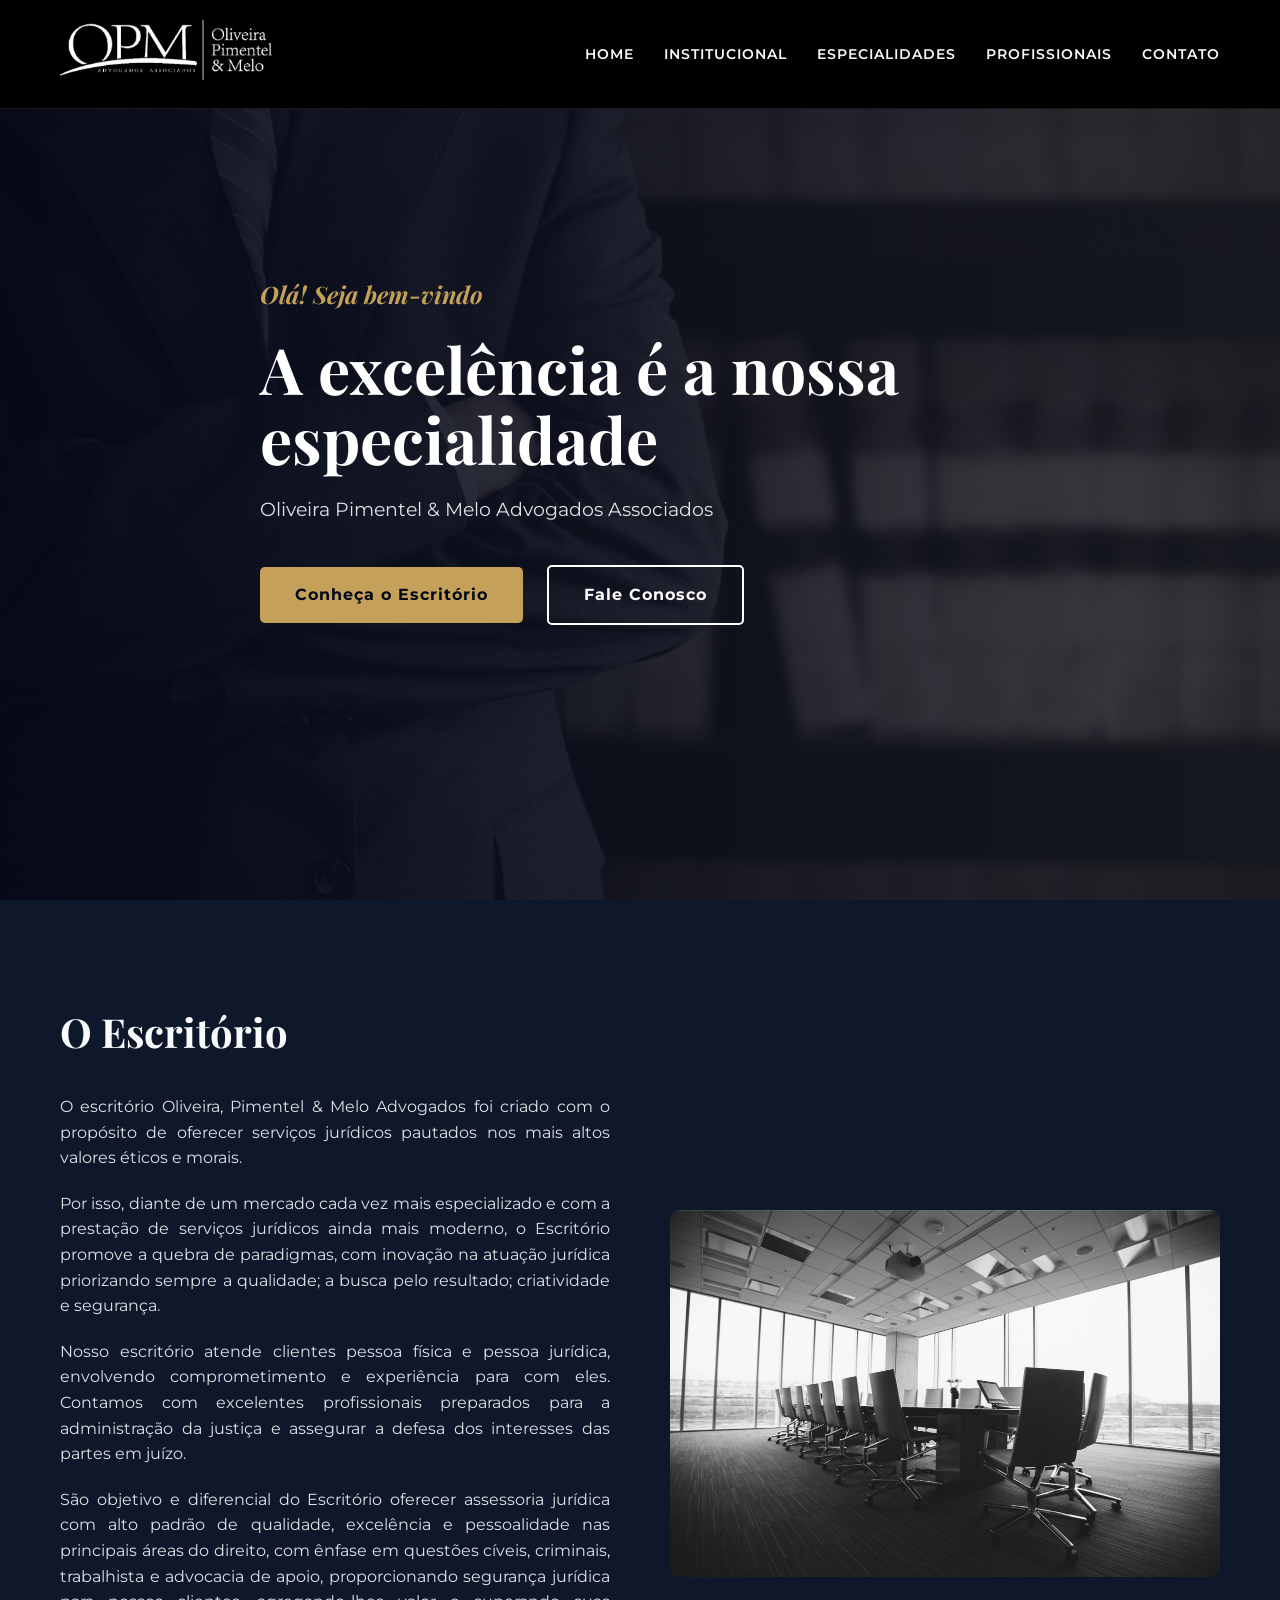
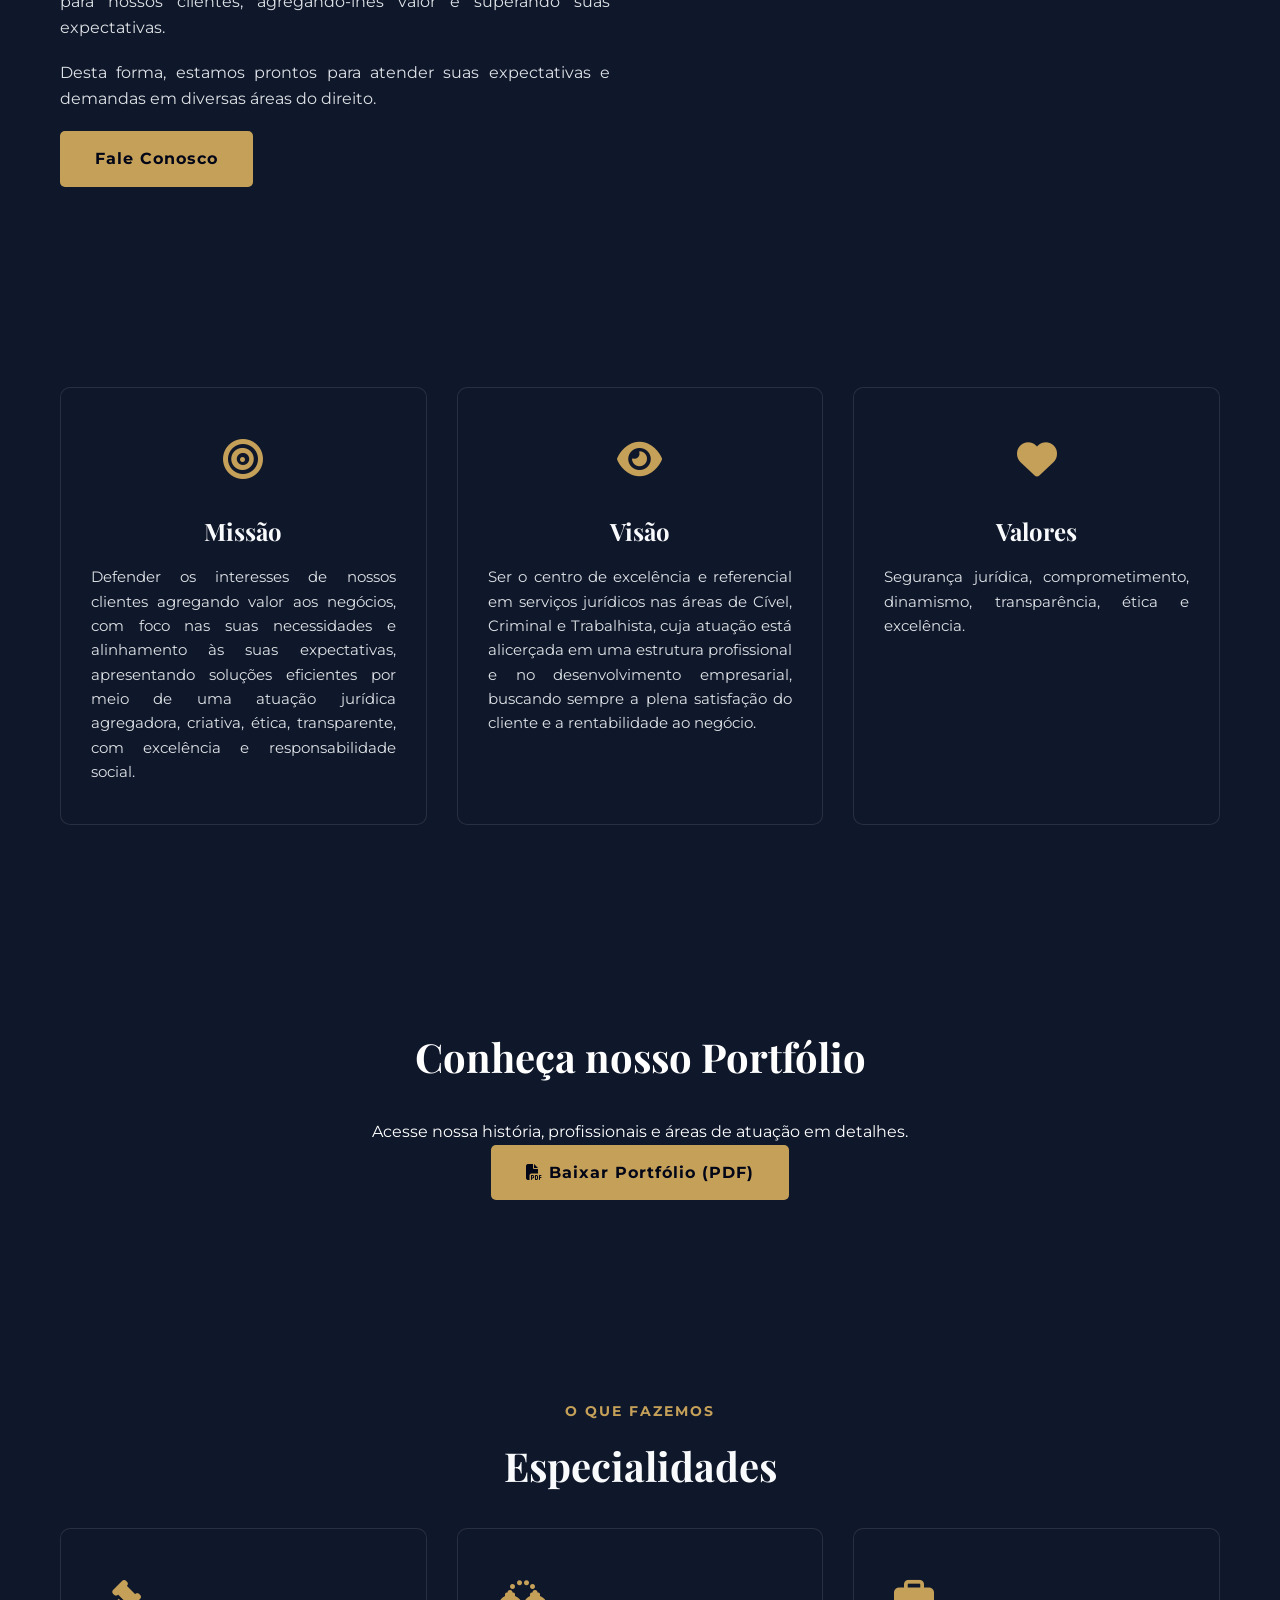
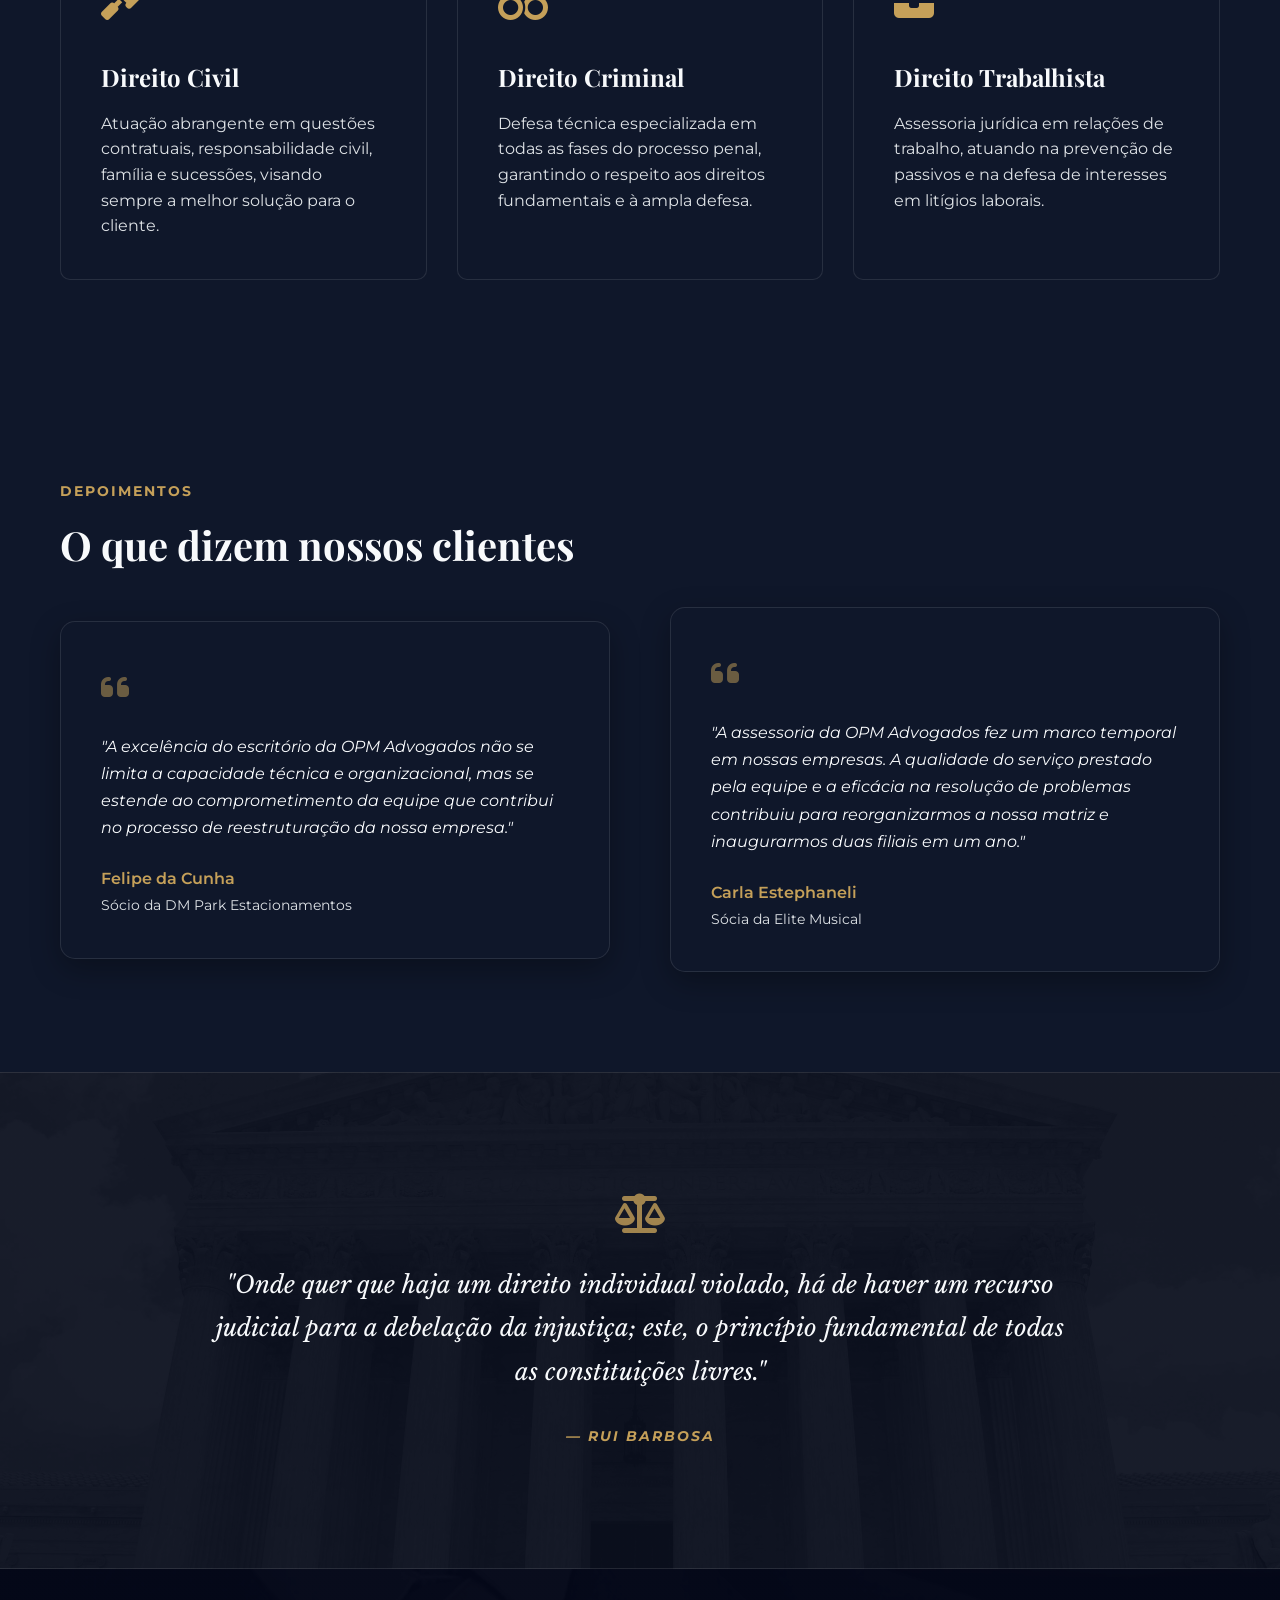
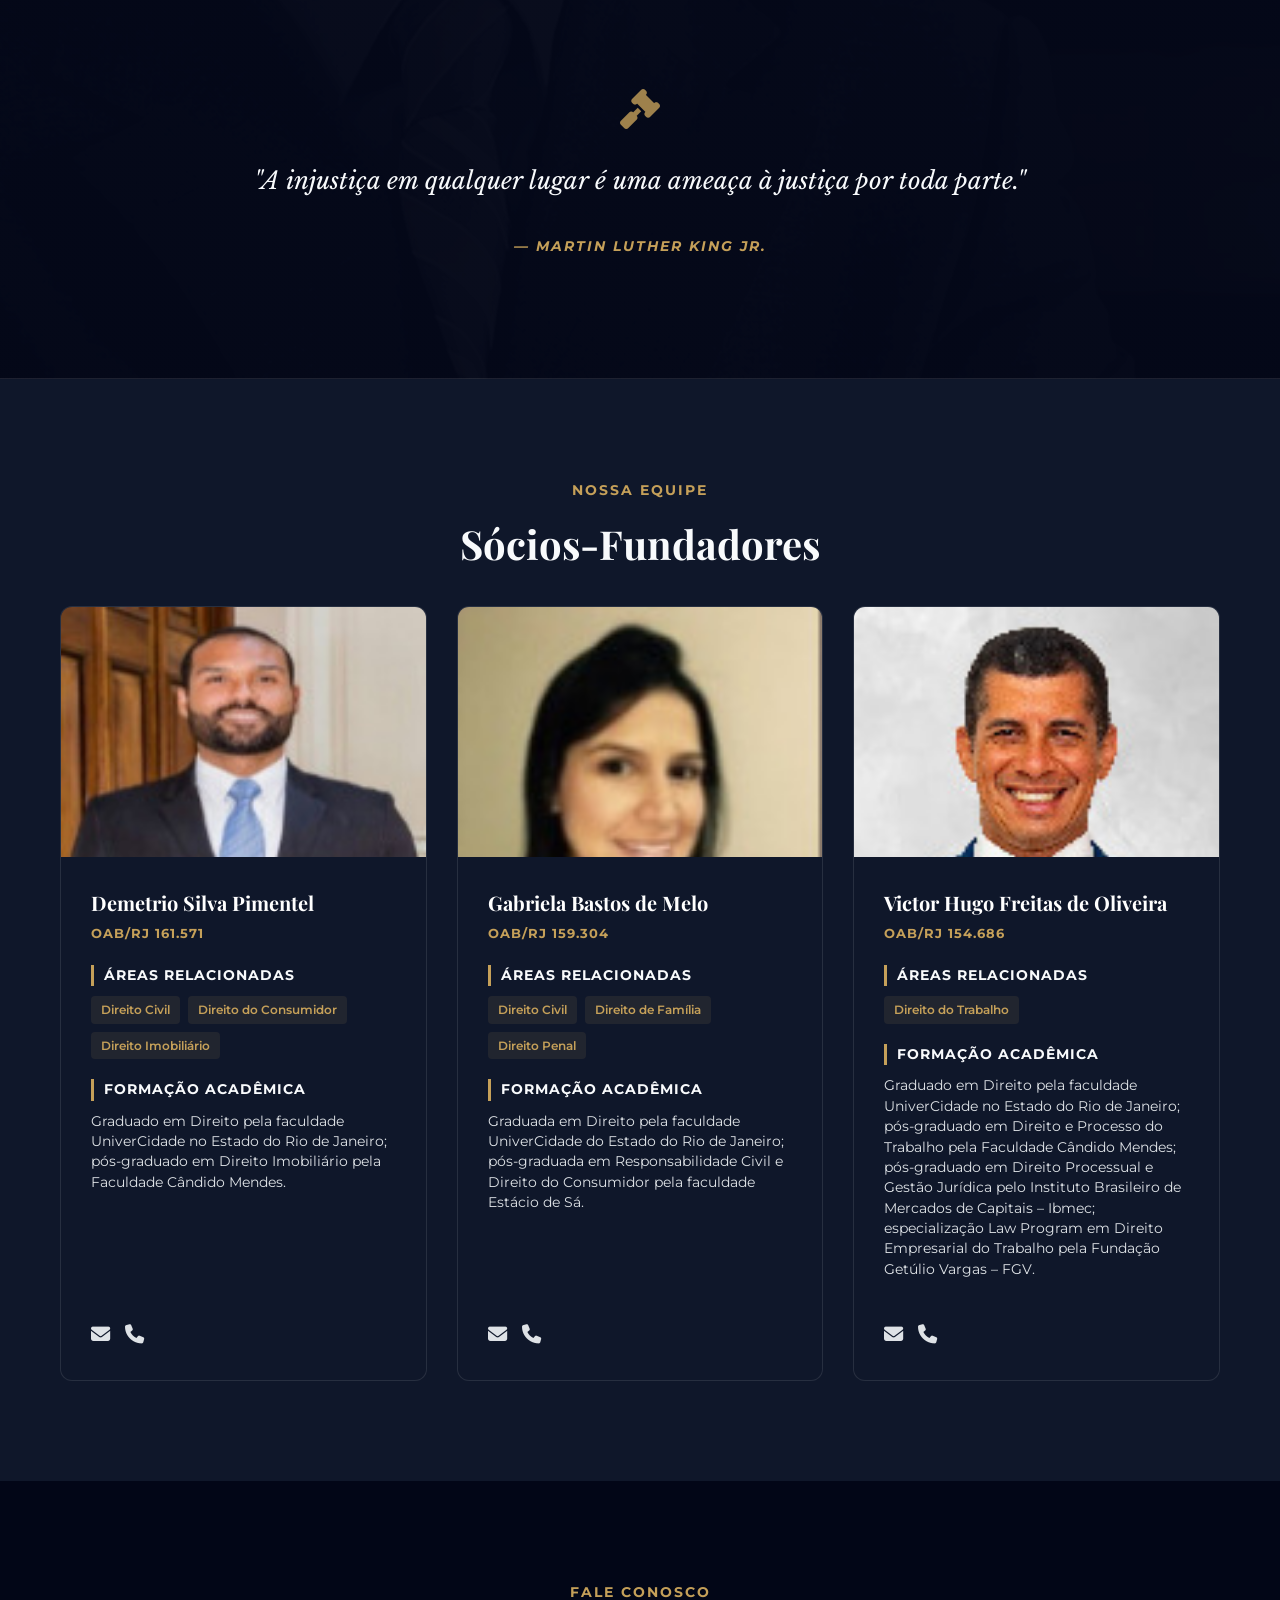
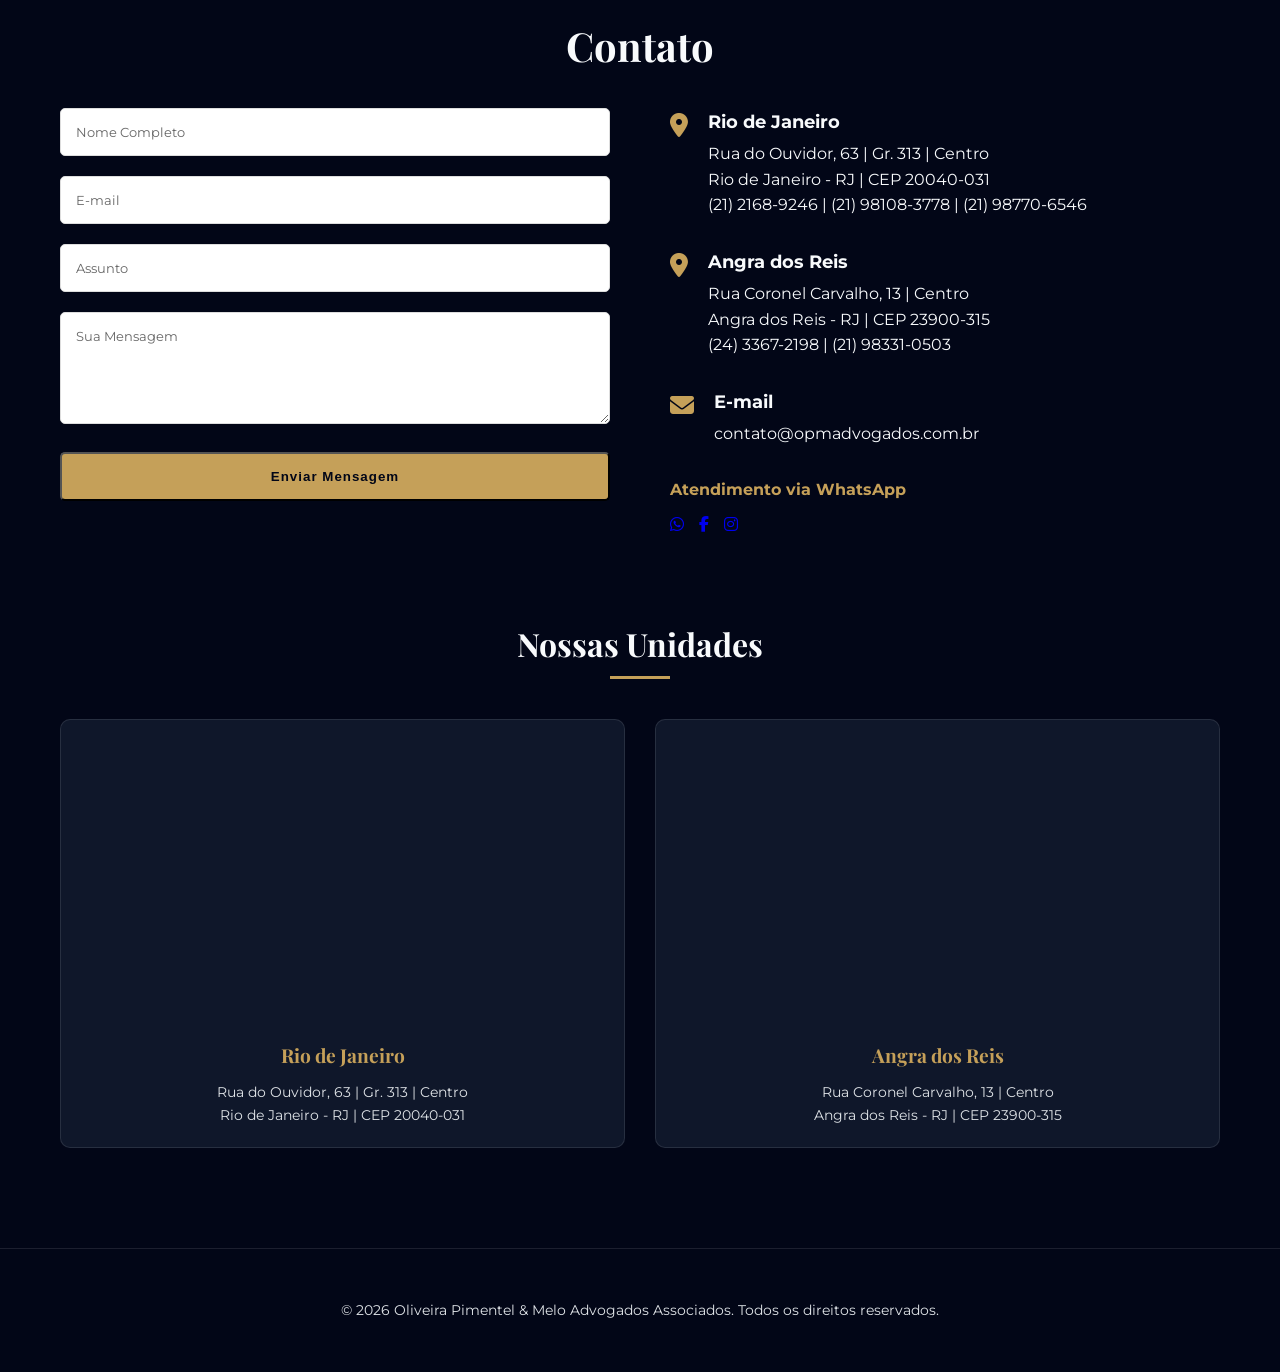
==== index.html @ 4563d8c8 "feat(primeiro-commit)" ====
<!DOCTYPE html>
<html lang="pt-BR">
<head>
    <meta charset="UTF-8">
    <meta name="viewport" content="width=device-width, initial-scale=1.0">
    <title>OPM Advogados | Excelência Jurídica</title>
    <meta name="description" content="Oliveira Pimentel & Melo Advogados Associados. A excelência é a nossa especialidade. Atuação em Direito Civil, Criminal e Trabalhista.">
    <link rel="preconnect" href="https://fonts.googleapis.com">
    <link rel="preconnect" href="https://fonts.gstatic.com" crossorigin>
    <link href="https://fonts.googleapis.com/css2?family=Montserrat:wght@300;400;600;700&family=Playfair+Display:ital,wght@0,400;0,700;1,400&family=Libre+Baskerville:ital,wght@0,400;0,700;1,400&display=swap" rel="stylesheet">
    <link rel="stylesheet" href="opm.css">
    <!-- Font Awesome for icons -->
    <link rel="stylesheet" href="https://cdnjs.cloudflare.com/ajax/libs/font-awesome/6.4.0/css/all.min.css">
</head>
<body>
    <header id="main-header">
        <nav class="container">
            <div class="logo">
                <img src="assets/logo.png" alt="OPM Advogados Logo">
            </div>
            <ul class="nav-links">
                <li><a href="#home">HOME</a></li>
                <li><a href="#institucional">INSTITUCIONAL</a></li>
                <li><a href="#especialidades">ESPECIALIDADES</a></li>
                <li><a href="#profissionais">PROFISSIONAIS</a></li>
                <li><a href="#contato">CONTATO</a></li>
            </ul>
            <div class="mobile-menu-btn">
                <i class="fas fa-bars" style="color: #c5a059 !important;"></i>
            </div>
        </nav>
    </header>

    <main>
        <section id="home" class="hero">
            <div class="hero-overlay"></div>
            <div class="container hero-content">
                <h2 class="fade-in">Olá! Seja bem-vindo</h2>
                <h1 class="fade-in">A excelência é a nossa especialidade</h1>
                <p class="fade-in">Oliveira Pimentel & Melo Advogados Associados</p>
                <div class="hero-btns fade-in">
                    <a href="#institucional" class="btn btn-primary">Conheça o Escritório</a>
                    <a href="#contato" class="btn btn-outline">Fale Conosco</a>
                </div>
            </div>
        </section>

        <section id="institucional" class="about section-padding">
            <div class="container grid-2">
                <div class="about-text animate-left">
                    <h2 class="section-title">O Escritório</h2>
                    <p>O escritório Oliveira, Pimentel & Melo Advogados foi criado com o propósito de oferecer serviços jurídicos pautados nos mais altos valores éticos e morais.</p>
                    <p>Por isso, diante de um mercado cada vez mais especializado e com a prestação de serviços jurídicos ainda mais moderno, o Escritório promove a quebra de paradigmas, com inovação na atuação jurídica priorizando sempre a qualidade; a busca pelo resultado; criatividade e segurança.</p>
                    <p>Nosso escritório atende clientes pessoa física e pessoa jurídica, envolvendo comprometimento e experiência para com eles. Contamos com excelentes profissionais preparados para a administração da justiça e assegurar a defesa dos interesses das partes em juízo.</p>
                    <p>São objetivo e diferencial do Escritório oferecer assessoria jurídica com alto padrão de qualidade, excelência e pessoalidade nas principais áreas do direito, com ênfase em questões cíveis, criminais, trabalhista e advocacia de apoio, proporcionando segurança jurídica para nossos clientes, agregando-lhes valor e superando suas expectativas.</p>
                    <p>Desta forma, estamos prontos para atender suas expectativas e demandas em diversas áreas do direito.</p>
                    <a href="#contato" class="btn btn-primary">Fale Conosco</a>
                </div>
                <div class="about-image animate-right">
                    <div class="image-wrapper">
                        <img src="assets/about-meeting.jpg" alt="Nossa História">
                    </div>
                </div>
            </div>
        </section>

        <!-- Mission, Vision & Values -->
        <section class="mvv section-padding bg-light">
            <div class="container grid-3">
                <div class="mvv-card animate-up">
                    <div class="mvv-icon"><i class="fas fa-bullseye"></i></div>
                    <h3>Missão</h3>
                    <p>Defender os interesses de nossos clientes agregando valor aos negócios, com foco nas suas necessidades e alinhamento às suas expectativas, apresentando soluções eficientes por meio de uma atuação jurídica agregadora, criativa, ética, transparente, com excelência e responsabilidade social.</p>
                </div>
                <div class="mvv-card animate-up" style="animation-delay: 0.2s;">
                    <div class="mvv-icon"><i class="fas fa-eye"></i></div>
                    <h3>Visão</h3>
                    <p>Ser o centro de excelência e referencial em serviços jurídicos nas áreas de Cível, Criminal e Trabalhista, cuja atuação está alicerçada em uma estrutura profissional e no desenvolvimento empresarial, buscando sempre a plena satisfação do cliente e a rentabilidade ao negócio.</p>
                </div>
                <div class="mvv-card animate-up" style="animation-delay: 0.4s;">
                    <div class="mvv-icon"><i class="fas fa-heart"></i></div>
                    <h3>Valores</h3>
                    <p>Segurança jurídica, comprometimento, dinamismo, transparência, ética e excelência.</p>
                </div>
            </div>
        </section>

        <!-- Specialties Link to Portfolio -->
        <section class="portfolio-cta section-padding">
            <div class="container text-center">
                <h2 class="section-title">Conheça nosso Portfólio</h2>
                <p>Acesse nossa história, profissionais e áreas de atuação em detalhes.</p>
                <a href="https://www.dropbox.com/s/mertykokk7kosju/OPM_Advocacia_Portfolio.pdf?dl=0" class="btn btn-primary" target="_blank">
                    <i class="fas fa-file-pdf"></i> Baixar Portfólio (PDF)
                </a>
            </div>
        </section>

        <section id="especialidades" class="specialties section-padding bg-darker">
            <div class="container">
                <div class="section-header text-center">
                    <span class="section-subtitle">O que fazemos</span>
                    <h2 class="section-title">Especialidades</h2>
                </div>
                <div class="grid-3">
                    <div class="card specialty-card animate-up">
                        <div class="card-icon"><i class="fas fa-gavel"></i></div>
                        <h3>Direito Civil</h3>
                        <p>Atuação abrangente em questões contratuais, responsabilidade civil, família e sucessões, visando sempre a melhor solução para o cliente.</p>
                    </div>
                    <div class="card specialty-card animate-up" style="animation-delay: 0.2s;">
                        <div class="card-icon"><i class="fas fa-handcuffs"></i></div>
                        <h3>Direito Criminal</h3>
                        <p>Defesa técnica especializada em todas as fases do processo penal, garantindo o respeito aos direitos fundamentais e à ampla defesa.</p>
                    </div>
                    <div class="card specialty-card animate-up" style="animation-delay: 0.4s;">
                        <div class="card-icon"><i class="fas fa-briefcase"></i></div>
                        <h3>Direito Trabalhista</h3>
                        <p>Assessoria jurídica em relações de trabalho, atuando na prevenção de passivos e na defesa de interesses em litígios laborais.</p>
                    </div>
                </div>
            </div>
        </section>

        <!-- Testimonials -->
        <section class="testimonials section-padding bg-light">
            <div class="container">
                <span class="section-subtitle center">Depoimentos</span>
                <h2 class="section-title center">O que dizem nossos clientes</h2>
                <div class="grid-2 testimonials-container">
                    <div class="testimonial-card animate-left">
                        <div class="quote-icon"><i class="fas fa-quote-left"></i></div>
                        <p>"A excelência do escritório da OPM Advogados não se limita a capacidade técnica e organizacional, mas se estende ao comprometimento da equipe que contribui no processo de reestruturação da nossa empresa."</p>
                        <div class="testimonial-author">
                            <h4>Felipe da Cunha</h4>
                            <span>Sócio da DM Park Estacionamentos</span>
                        </div>
                    </div>
                    <div class="testimonial-card animate-right">
                        <div class="quote-icon"><i class="fas fa-quote-left"></i></div>
                        <p>"A assessoria da OPM Advogados fez um marco temporal em nossas empresas. A qualidade do serviço prestado pela equipe e a eficácia na resolução de problemas contribuiu para reorganizarmos a nossa matriz e inaugurarmos duas filiais em um ano."</p>
                        <div class="testimonial-author">
                            <h4>Carla Estephaneli</h4>
                            <span>Sócia da Elite Musical</span>
                        </div>
                    </div>
                </div>
            </div>
        </section>

        <!-- Quote -->
        <section class="quote-section section-padding">
            <div class="container text-center">
                <div class="quote-content animate-up">
                    <i class="fas fa-balance-scale quote-main-icon"></i>
                    <blockquote>
                        "Onde quer que haja um direito individual violado, há de haver um recurso judicial para a debelação da injustiça; este, o princípio fundamental de todas as constituições livres."
                    </blockquote>
                    <cite>— Rui Barbosa</cite>
                </div>
            </div>
        </section>

        <!-- Martin Luther King Jr Quote -->
        <section class="quote-section section-padding" style="background: linear-gradient(rgba(2, 6, 23, 0.95), rgba(2, 6, 23, 0.95)), url('assets/hero-bg.jpg'); border-top: none;">
            <div class="container text-center">
                <div class="quote-content animate-up">
                    <i class="fas fa-gavel quote-main-icon"></i>
                    <blockquote>
                        "A injustiça em qualquer lugar é uma ameaça à justiça por toda parte."
                    </blockquote>
                    <cite>— Martin Luther King Jr.</cite>
                </div>
            </div>
        </section>

        <section id="profissionais" class="team section-padding">
            <div class="container">
                <div class="section-header text-center">
                    <span class="section-subtitle">Nossa Equipe</span>
                    <h2 class="section-title">Sócios-Fundadores</h2>
                </div>
                <div class="grid-3 team-grid">
                    <!-- Demetrio -->
                    <div class="team-card animate-up">
                        <div class="team-card-header">
                            <div class="team-img-wrapper">
                                <img src="assets/team-demetrio.jpg" alt="Demetrio Silva Pimentel">
                            </div>
                        </div>
                        <div class="team-card-body">
                            <h3>Demetrio Silva Pimentel</h3>
                            <span class="oab">OAB/RJ 161.571</span>
                            <div class="team-info-group">
                                <h4>Áreas Relacionadas</h4>
                                <ul class="team-tags">
                                    <li>Direito Civil</li>
                                    <li>Direito do Consumidor</li>
                                    <li>Direito Imobiliário</li>
                                </ul>
                            </div>
                            <div class="team-info-group">
                                <h4>Formação Acadêmica</h4>
                                <p>Graduado em Direito pela faculdade UniverCidade no Estado do Rio de Janeiro; pós-graduado em Direito Imobiliário pela Faculdade Cândido Mendes.</p>
                            </div>
                            <div class="team-contact">
                                <a href="mailto:demetrio.pimentel@opmadvogados.com.br" title="E-mail"><i class="fas fa-envelope"></i></a>
                                <a href="tel:21983310503" title="Telefone"><i class="fas fa-phone"></i></a>
                            </div>
                        </div>
                    </div>

                    <!-- Gabriela -->
                    <div class="team-card animate-up" style="animation-delay: 0.2s;">
                        <div class="team-card-header">
                            <div class="team-img-wrapper">
                                <img src="assets/team-gabriela.jpg" alt="Gabriela Bastos de Melo">
                            </div>
                        </div>
                        <div class="team-card-body">
                            <h3>Gabriela Bastos de Melo</h3>
                            <span class="oab">OAB/RJ 159.304</span>
                            <div class="team-info-group">
                                <h4>Áreas Relacionadas</h4>
                                <ul class="team-tags">
                                    <li>Direito Civil</li>
                                    <li>Direito de Família</li>
                                    <li>Direito Penal</li>
                                </ul>
                            </div>
                            <div class="team-info-group">
                                <h4>Formação Acadêmica</h4>
                                <p>Graduada em Direito pela faculdade UniverCidade do Estado do Rio de Janeiro; pós-graduada em Responsabilidade Civil e Direito do Consumidor pela faculdade Estácio de Sá.</p>
                            </div>
                            <div class="team-contact">
                                <a href="mailto:gabriela.bastos@opmadvogados.com.br" title="E-mail"><i class="fas fa-envelope"></i></a>
                                <a href="tel:21983310503" title="Telefone"><i class="fas fa-phone"></i></a>
                            </div>
                        </div>
                    </div>

                    <!-- Victor Hugo -->
                    <div class="team-card animate-up" style="animation-delay: 0.4s;">
                        <div class="team-card-header">
                            <div class="team-img-wrapper">
                                <img src="assets/team-victor.jpg" alt="Victor Hugo Freitas de Oliveira">
                            </div>
                        </div>
                        <div class="team-card-body">
                            <h3>Victor Hugo Freitas de Oliveira</h3>
                            <span class="oab">OAB/RJ 154.686</span>
                            <div class="team-info-group">
                                <h4>Áreas Relacionadas</h4>
                                <ul class="team-tags">
                                    <li>Direito do Trabalho</li>
                                </ul>
                            </div>
                            <div class="team-info-group">
                                <h4>Formação Acadêmica</h4>
                                <p>Graduado em Direito pela faculdade UniverCidade no Estado do Rio de Janeiro; pós-graduado em Direito e Processo do Trabalho pela Faculdade Cândido Mendes; pós-graduado em Direito Processual e Gestão Jurídica pelo Instituto Brasileiro de Mercados de Capitais – Ibmec; especialização Law Program em Direito Empresarial do Trabalho pela Fundação Getúlio Vargas – FGV.</p>
                            </div>
                            <div class="team-contact">
                                <a href="mailto:victor.hugo@opmadvogados.com.br" title="E-mail"><i class="fas fa-envelope"></i></a>
                                <a href="tel:21987706546" title="Telefone"><i class="fas fa-phone"></i></a>
                            </div>
                        </div>
                    </div>
                </div>
            </div>
        </section>

        <section id="contato" class="contact section-padding bg-darker">
            <div class="container">
                <div class="section-header text-center">
                    <span class="section-subtitle">Fale Conosco</span>
                    <h2 class="section-title">Contato</h2>
                </div>
                
                <div class="grid-2 contact-main">
                    <div class="contact-form-container animate-left">
                        <form class="contact-form">
                            <div class="form-group">
                                <input type="text" placeholder="Nome Completo" required>
                            </div>
                            <div class="form-group">
                                <input type="email" placeholder="E-mail" required>
                            </div>
                            <div class="form-group">
                                <input type="text" placeholder="Assunto">
                            </div>
                            <div class="form-group">
                                <textarea placeholder="Sua Mensagem" rows="5" required></textarea>
                            </div>
                            <button type="submit" class="btn btn-primary w-100">Enviar Mensagem</button>
                        </form>
                    </div>
                    
                    <div class="contact-info-summary animate-right">
                        <div class="contact-item-simple">
                            <i class="fas fa-map-marker-alt"></i>
                            <div>
                                <h4>Rio de Janeiro</h4>
                                <p>Rua do Ouvidor, 63 | Gr. 313 | Centro</p>
                                <p>Rio de Janeiro - RJ | CEP 20040-031</p>
                                <p>(21) 2168-9246 | (21) 98108-3778 | (21) 98770-6546</p>
                            </div>
                        </div>
                        <div class="contact-item-simple">
                            <i class="fas fa-map-marker-alt"></i>
                            <div>
                                <h4>Angra dos Reis</h4>
                                <p>Rua Coronel Carvalho, 13 | Centro</p>
                                <p>Angra dos Reis - RJ | CEP 23900-315</p>
                                <p>(24) 3367-2198 | (21) 98331-0503</p>
                            </div>
                        </div>
                        <div class="contact-item-simple">
                            <i class="fas fa-envelope"></i>
                            <div>
                                <h4>E-mail</h4>
                                <p>contato@opmadvogados.com.br</p>
                            </div>
                        </div>
                        <div class="whatsapp-mention mt-4">
                            <h4 style="color: var(--primary-color); margin-bottom: 10px;">Atendimento via WhatsApp</h4>
                            <div class="social-links-left" style="margin-top: 0;">
                                <a href="https://wa.me/5521983310503" target="_blank" class="social-btn" title="WhatsApp"><i class="fab fa-whatsapp"></i></a>
                                <a href="https://www.facebook.com/advogadosopm" target="_blank" class="social-btn" title="Facebook"><i class="fab fa-facebook-f"></i></a>
                                <a href="https://www.instagram.com/opmadvogados?igshid=b4st61ar7qen" target="_blank" class="social-btn" title="Instagram"><i class="fab fa-instagram"></i></a>
                            </div>
                        </div>
                    </div>
                </div>

                <div class="maps-title text-center animate-up">
                    <h3>Nossas Unidades</h3>
                </div>

                <div class="grid-2 contact-grid">
                    <div class="contact-card animate-up">
                        <div class="map-container">
                            <iframe src="https://www.google.com/maps/embed?pb=!1m18!1m12!1m3!1d3675.286082599173!2d-43.17854598531491!3d-22.902816585013834!2m3!1f0!2f0!3f0!3m2!1i1024!2i768!4f13.1!3m3!1m2!1s0x997f5f3a4c1653%3A0x9fa7c9f5ba34c2db!2sR.%20do%20Ouvidor%2C%2063%20-%20Centro%2C%20Rio%20de%20Janeiro%20-%20RJ%2C%2020040-031!5e0!3m2!1spt-BR!2sbr!4v1597170759164!5m2!1spt-BR!2sbr" width="100%" height="300" style="border:0;" allowfullscreen="" loading="lazy"></iframe>
                        </div>
                        <div class="contact-details">
                             <h3>Rio de Janeiro</h3>
                             <p>Rua do Ouvidor, 63 | Gr. 313 | Centro<br>Rio de Janeiro - RJ | CEP 20040-031</p>
                        </div>
                    </div>
                    <div class="contact-card animate-up" style="animation-delay: 0.2s;">
                        <div class="map-container">
                            <iframe src="https://www.google.com/maps/embed?pb=!1m18!1m12!1m3!1d3663.220198544464!2d-44.3168856246734!3d-23.01186717918512!2m3!1f0!2f0!3f0!3m2!1i1024!2i768!4f13.1!3m3!1m2!1s0x9c3ec220392341%3A0xf6b55ae7bf8e1b32!2sR.%20Cel.%20Carvalho%2C%2013%20-%20Centro%2C%20Angra%20dos%20Reis%20-%20RJ%2C%2023900-315!5e0!3m2!1spt-BR!2sbr!4v1710980000000!5m2!1spt-BR!2sbr" width="100%" height="300" style="border:0;" allowfullscreen="" loading="lazy"></iframe>
                        </div>
                        <div class="contact-details">
                             <h3>Angra dos Reis</h3>
                             <p>Rua Coronel Carvalho, 13 | Centro<br>Angra dos Reis - RJ | CEP 23900-315</p>
                        </div>
                    </div>
                </div>
            </div>
        </section>
    </main>

    <footer>
        <div class="container">
            <p>&copy; 2026 Oliveira Pimentel & Melo Advogados Associados. Todos os direitos reservados.</p>
        </div>
    </footer>

    <script src="opm.js"></script>
</body>
</html>
---- opm.css ----
:root {
    --primary-color: #c5a059; /* Gold accent */
    --primary-hover: #d4af37;
    --bg-dark: #0f172a; /* Slate 900 */
    --bg-darker: #020617; /* Slate 950 */
    --text-light: #f8fafc;
    --text-muted: #dee2e6;
    --white: #ffffff;
    --glass: rgba(149, 154, 166, 0.8);
    --border: rgba(255, 255, 255, 0.1);
    --transition: all 4s ease;
}

* {
    margin: 0;
    padding: 0;
    box-sizing: border-box;
}

html {
    scroll-behavior: smooth;
    scroll-padding-top: 100px; /* Previne que o cabeçalho fixo cubra os títulos */
}

body {
    font-family: 'Montserrat', sans-serif;
    background-color: var(--bg-dark);
    color: var(--text-light);
    line-height: 1.6;
    overflow-x: hidden;
}

h1, h2, h3 {
    font-family: 'Playfair Display', serif;
}

.container {
    max-width: 1200px;
    margin: 0 auto;
    padding: 0 20px;
}

.section-padding {
    padding: 100px 0;
}

.bg-darker {
    background-color: var(--bg-darker);
}

.text-center {
    text-align: center;
}

/* Typography */
.section-subtitle {
    display: block;
    color: var(--primary-color);
    text-transform: uppercase;
    letter-spacing: 2px;
    font-weight: 700;
    font-size: 0.9rem;
    margin-bottom: 10px;
}

.section-title {
    font-size: 2.5rem;
    margin-bottom: 30px;
    position: relative;
}

/* Header */
header {
    position: fixed;
    top: 0;
    width: 100%;
    z-index: 1000;
    padding: 20px 0;
    background-color: #000000; /* Preto sólido conforme solicitado */
    border-bottom: 1px solid var(--border);
    transition: var(--transition);
}

header.scrolled {
    background-color: #000000; /* Mantém preto ao rolar */
    backdrop-filter: blur(10px);
    padding: 10px 0;
    border-bottom: 1px solid var(--border);
}

header nav {
    display: flex;
    justify-content: space-between;
    align-items: center;
}

.logo img {
    height: 60px;
    transition: var(--transition);
}

header.scrolled .logo img {
    height: 40px;
}

@media (max-width: 768px) {
    .logo img {
        height: 30px;
    }
}

.nav-links {
    display: flex;
    list-style: none;
    gap: 30px;
}

.nav-links a {
    text-decoration: none;
    color: var(--text-light);
    font-weight: 600;
    font-size: 0.85rem;
    letter-spacing: 1px;
    transition: var(--transition);
}

.nav-links a:hover {
    color: var(--primary-color);
}

.mobile-menu-btn {
    display: none;
    font-size: 2rem;
    cursor: pointer;
    color: var(--primary-color) !important;
    transition: var(--transition);
    z-index: 1001;
}

.mobile-menu-btn i {
    color: var(--primary-color) !important;
}

.mobile-menu-btn:hover {
    color: var(--white);
}

/* Hero */
.hero {
    height: 100vh;
    background: url('assets/hero-bg.jpg') center/cover no-repeat;
    display: flex;
    align-items: center;
    position: relative;
    color: var(--white);
}

.hero-overlay {
    position: absolute;
    top: 0;
    left: 0;
    width: 100%;
    height: 100%;
    background: linear-gradient(to right, rgba(2, 6, 23, 0.9), rgba(2, 6, 23, 0.4));
}

.hero-content {
    position: relative;
    z-index: 1;
    max-width: 800px;
}

.hero h2 {
    font-size: 1.5rem;
    color: var(--primary-color);
    font-style: italic;
    margin-bottom: 20px;
}

.hero h1 {
    font-size: 4rem;
    line-height: 1.1;
    margin-bottom: 20px;
}

.hero p {
    font-size: 1.2rem;
    margin-bottom: 40px;
    color: var(--text-muted);
}

/* Buttons */
.btn {
    display: inline-block;
    padding: 15px 35px;
    border-radius: 5px;
    text-decoration: none;
    font-weight: 700;
    letter-spacing: 1px;
    transition: var(--transition);
    cursor: pointer;
}

.btn-primary {
    background-color: var(--primary-color);
    color: var(--bg-darker);
}

.btn-primary:hover {
    background-color: var(--primary-hover);
    transform: translateY(-3px);
    box-shadow: 0 10px 20px rgba(197, 160, 89, 0.3);
}

.btn-outline {
    border: 2px solid var(--white);
    color: var(--white);
    margin-left: 20px;
}

.btn-outline:hover {
    background-color: var(--white);
    color: var(--bg-darker);
    transform: translateY(-3px);
}

/* Grid Layouts */
.grid-2 {
    display: grid;
    grid-template-columns: 1fr 1fr;
    gap: 60px;
    align-items: center;
}

.grid-3 {
    display: grid;
    grid-template-columns: repeat(3, 1fr);
    gap: 30px;
}

/* About Section */
.about p {
    margin-bottom: 20px;
    color: var(--text-muted);
    text-align: justify;
}

.image-wrapper {
    position: relative;
    overflow: hidden;
    border-radius: 10px;
}

.image-wrapper::after {
    content: '';
    position: absolute;
    top: 0;
    left: 0;
    width: 100%;
    height: 100%;
    border: 1px solid var(--primary-color);
    transform: translate(15px, 15px);
    z-index: -1;
    border-radius: 10px;
}

.image-wrapper img {
    width: 100%;
    display: block;
    transition: var(--transition);
}

.image-wrapper:hover img {
    transform: scale(1.05);
}

/* Cards */
.card {
    background-color: var(--bg-dark);
    padding: 40px;
    border-radius: 10px;
    border: 1px solid var(--border);
    transition: var(--transition);
}

.card:hover {
    border-color: var(--primary-color);
    transform: translateY(-10px);
    box-shadow: 0 20px 40px rgba(0, 0, 0, 0.4);
}

.card-icon {
    font-size: 2.5rem;
    color: var(--primary-color);
    margin-bottom: 25px;
}

.specialty-card h3 {
    margin-bottom: 15px;
    font-size: 1.5rem;
}

.specialty-card p {
    color: var(--text-muted);
}

/* MVV Section */
.mvv-card {
    background: #0f172a;
    padding: 40px 30px;
    border-radius: 10px;
    border: 1px solid var(--border);
    text-align: center;
    transition: var(--transition);
}

.mvv-card:hover {
    transform: translateY(-10px);
    border-color: var(--primary-color);
}

.mvv-icon {
    font-size: 2.5rem;
    color: var(--primary-color);
    margin-bottom: 20px;
}

.mvv-card h3 {
    font-family: 'Playfair Display', serif;
    font-size: 1.5rem;
    margin-bottom: 15px;
}

.mvv-card p {
    color: var(--text-muted);
    font-size: 0.95rem;
    line-height: 1.6;
    text-align: justify;
}

/* Portfolio CTA */
.portfolio-cta {
    background: linear-gradient(rgba(2, 6, 23, 0.9), rgba(2, 6, 23, 0.9)), url('assets/equipe.png');
    background-size: cover;
    background-position: center;
    background-attachment: fixed;
    color: var(--white);
}

/* Testimonials */
.testimonial-card {
    background: #0f172a;
    padding: 40px;
    border-radius: 15px;
    border: 1px solid var(--border);
    position: relative;
    box-shadow: 0 10px 30px rgba(0,0,0,0.3);
}

.testimonial-card .quote-icon { /* Changed to avoid conflict with global quote-icon */
    font-size: 2rem;
    color: var(--primary-color);
    margin-bottom: 20px;
    opacity: 0.5;
}

.testimonial-card p {
    font-style: italic;
    color: var(--text-light);
    margin-bottom: 25px;
    line-height: 1.7;
    position: relative;
    z-index: 1;
}

.testimonial-author h4 {
    color: var(--primary-color);
    font-weight: 600;
}

.testimonial-author span {
    color: var(--text-muted);
    font-size: 0.85rem;
}

/* Quote Section Refinement */
.quote-main-icon {
    font-size: 3rem;
    color: var(--primary-color);
    margin-bottom: 30px;
    display: block;
}

.quote-content blockquote {
    font-size: 1.8rem;
    font-family: 'Playfair Display', serif;
    max-width: 900px;
    margin: 0 auto 20px;
}

/* Specialties Section Background */
.specialties {
    background: var(--bg-dark);
}

/* Quote Section */
.quote-section {
    padding: 120px 0;
    background: linear-gradient(rgba(10, 15, 30, 0.9), rgba(10, 15, 30, 0.9)), url('assets/quote-bg.jpg');
    background-size: cover;
    background-position: center;
    color: var(--white);
    position: relative;
    border-top: 1px solid var(--border);
    border-bottom: 1px solid var(--border);
}

.quote-main-icon {
    font-size: 2.5rem;
    color: var(--primary-color);
    margin-bottom: 30px;
    opacity: 0.8;
}

.quote-content blockquote {
    font-family: 'Libre Baskerville', 'Times New Roman', serif;
    font-size: 1.5rem;
    font-style: italic;
    line-height: 1.8;
    max-width: 850px;
    margin: 0 auto 30px;
    color: var(--text-light);
}

.quote-content cite {
    font-family: 'Montserrat', sans-serif;
    font-size: 0.9rem;
    font-weight: 700;
    text-transform: uppercase;
    letter-spacing: 2px;
    color: var(--primary-color);
}

/* Team Section Refined Cards */
.team-grid {
    align-items: stretch;
}

.team-card {
    background: #0f172a;
    border-radius: 12px;
    overflow: hidden;
    border: 1px solid var(--border);
    transition: var(--transition);
    display: flex;
    flex-direction: column;
}

.team-card:hover {
    border-color: var(--primary-color);
    transform: translateY(-5px);
    box-shadow: 0 15px 30px rgba(0,0,0,0.5);
}

.team-card-header {
    height: 250px;
    overflow: hidden;
    background: #1e293b;
}

.team-img-wrapper {
    width: 100%;
    height: 100%;
}

.team-img-wrapper img {
    width: 100%;
    height: 100%;
    object-fit: cover;
    object-position: top;
    transition: var(--transition);
}

.team-card:hover .team-img-wrapper img {
    transform: scale(1.05);
}

.team-card-body {
    padding: 30px;
    flex-grow: 1;
    display: flex;
    flex-direction: column;
}

.team-card-body h3 {
    font-size: 1.25rem;
    color: var(--white);
    margin-bottom: 5px;
}

.team-card-body .oab {
    display: block;
    font-size: 0.8rem;
    color: var(--primary-color);
    font-weight: 700;
    letter-spacing: 1px;
    margin-bottom: 20px;
}

.team-info-group {
    margin-bottom: 20px;
}

.team-info-group h4 {
    font-size: 0.85rem;
    text-transform: uppercase;
    letter-spacing: 1px;
    color: var(--text-light);
    margin-bottom: 10px;
    border-left: 3px solid var(--primary-color);
    padding-left: 10px;
}

.team-tags {
    list-style: none;
    display: flex;
    flex-wrap: wrap;
    gap: 8px;
}

.team-tags li {
    background: rgba(197, 160, 89, 0.1);
    color: var(--primary-color);
    padding: 4px 10px;
    border-radius: 4px;
    font-size: 0.75rem;
    font-weight: 600;
}

.team-card-body p {
    font-size: 0.85rem;
    color: var(--text-muted);
    line-height: 1.5;
}

.team-contact {
    margin-top: auto;
    padding-top: 20px;
    display: flex;
    gap: 15px;
}

.team-contact a {
    color: var(--text-muted);
    font-size: 1.2rem;
    transition: var(--transition);
}

.team-contact a:hover {
    color: var(--primary-color);
}

/* Contact Section */
.contact-main {
    margin-bottom: 80px;
    align-items: flex-start;
}

.form-group {
    margin-bottom: 20px;
}

.form-group input, .form-group textarea {
    width: 100%;
    padding: 15px;
    background-color: var(--white);
    border: 1px solid #ddd;
    border-radius: 5px;
    color: #000000;
    font-family: inherit;
    transition: var(--transition);
}

.form-group input::placeholder, .form-group textarea::placeholder {
    color: #666;
}

.form-group input:focus, .form-group textarea:focus {
    border-color: var(--primary-color);
    outline: none;
    box-shadow: 0 0 10px rgba(136, 125, 100, 0.2);
}

.w-100 {
    width: 100%;
}

.contact-item-simple {
    display: flex;
    gap: 20px;
    margin-bottom: 30px;
}

.contact-item-simple i {
    font-size: 1.5rem;
    color: var(--primary-color);
    margin-top: 5px;
}

.contact-item-simple h4 {
    font-size: 1.1rem;
    margin-bottom: 5px;
}

.social-links-left {
    display: flex;
    gap: 15px;
    margin-top: 40px;
}

.maps-title {
    margin-bottom: 40px;
}

.maps-title h3 {
    font-size: 2rem;
    position: relative;
    display: inline-block;
    padding-bottom: 10px;
}

.maps-title h3::after {
    content: '';
    position: absolute;
    bottom: 0;
    left: 50%;
    transform: translateX(-50%);
    width: 60px;
    height: 3px;
    background-color: var(--primary-color);
}

.contact-grid {
    gap: 30px;
}

.contact-card {
    background-color: var(--bg-dark);
    border-radius: 10px;
    overflow: hidden;
    border: 1px solid var(--border);
    transition: var(--transition);
}

.contact-card:hover {
    border-color: var(--primary-color);
}

.map-container {
    height: 300px;
    width: 100%;
}

.map-container iframe {
    width: 100%;
    height: 100%;
}

.contact-details {
    padding: 20px;
    text-align: center;
}

.contact-details h3 {
    margin-bottom: 10px;
    font-size: 1.2rem;
    color: var(--primary-color);
}

.contact-details p {
    color: var(--text-muted);
    font-size: 0.9rem;
}

/* Footer */
footer {
    padding: 50px 0;
    text-align: center;
    border-top: 1px solid var(--border);
    background-color: var(--bg-darker);
}

footer p {
    color: var(--text-muted);
    font-size: 0.9rem;
}

/* Animations */
.fade-in, .animate-up, .animate-left, .animate-right {
    opacity: 0;
    transition: all 4s ease;
}

.fade-in.reveal {
    opacity: 1;
    transform: translateY(0);
}

.animate-up.reveal {
    opacity: 1;
    transform: translateY(0);
}

.animate-left.reveal {
    opacity: 1;
    transform: translateX(0);
}

.animate-right.reveal {
    opacity: 1;
    transform: translateX(0);
}

.animate-left { transform: translateX(-50px); }
.animate-right { transform: translateX(50px); }
.animate-up { transform: translateY(50px); }

/* Responsive Design */
@media (max-width: 991px) {
    .grid-3 {
        grid-template-columns: 1fr 1fr;
    }
}

@media (max-width: 768px) {
    header {
        background: #000000 !important; /* Totalmente preto no mobile */
        border-bottom: 1px solid var(--border);
        padding: 10px 0 !important;
        position: fixed !important;
    }

    header nav {
        padding: 0 40px !important; /* Aumentado para garantir espaçamento do menu */
        display: flex !important;
        justify-content: space-between !important;
        align-items: center !important;
        position: relative !important;
    }

    .logo img {
        height: 32px !important;
    }

    /* FORCED POSITIONING AND STYLE FOR MOBILE MENU BTN */
    .mobile-menu-btn {
        display: block !important;
        position: relative !important; /* Voltando para relativo dentro do padding do nav */
        right: auto !important;
        top: auto !important;
        transform: none !important;
        z-index: 1200 !important;
    }

    .mobile-menu-btn i {
        color: #c5a059 !important;
        font-size: 1.8rem !important;
    }

    .grid-2, .grid-3, .contact-grid, .contact-main {
        grid-template-columns: 1fr !important;
        display: grid !important;
        gap: 30px !important;
    }

    .section-padding {
        padding: 50px 0 !important;
    }

    .container {
        padding: 0 25px !important; /* Mais respiro lateral para evitar corte do menu */
        width: 100% !important;
    }

    .hero-content {
        text-align: center;
        padding-top: 100px;
    }

    .hero-content h1 {
        font-size: 2rem !important;
    }

    .hero-content h2 {
        font-size: 1rem !important;
    }

    .hero-btns {
        display: flex;
        flex-direction: column;
        gap: 30px !important; /* INCREASED GAP */
        align-items: center;
    }

    .btn {
        width: 100% !important;
        max-width: 280px !important;
        margin-left: 0 !important;
    }

    .nav-links {
        display: none !important;
        flex-direction: column !important;
        position: fixed !important; /* Fixed to cover whole screen */
        top: 0 !important;
        left: 0 !important;
        width: 100% !important;
        height: 100vh !important;
        background-color: rgba(2, 6, 23, 0.98) !important;
        backdrop-filter: blur(15px);
        padding: 100px 20px !important; /* Space for header */
        z-index: 1000 !important;
        text-align: center !important;
    }

    .nav-links.active {
        display: flex !important;
    }

    .nav-links li {
        margin: 15px 0 !important;
    }

    .nav-links a {
        font-size: 1.3rem !important;
        color: var(--white) !important;
    }

    .about .grid-2 {
        display: flex !important;
        flex-direction: column-reverse !important;
    }

    .image-wrapper::after {
        display: none !important;
    }

    .mvv-card, .testimonial-card, .specialty-card {
        padding: 30px 20px !important;
    }

    .team-card-body {
        padding: 20px !important;
    }

    .section-title {
        font-size: 1.8rem !important;
        margin-bottom: 30px !important;
    }

    .section-subtitle {
        font-size: 0.8rem !important;
    }
}
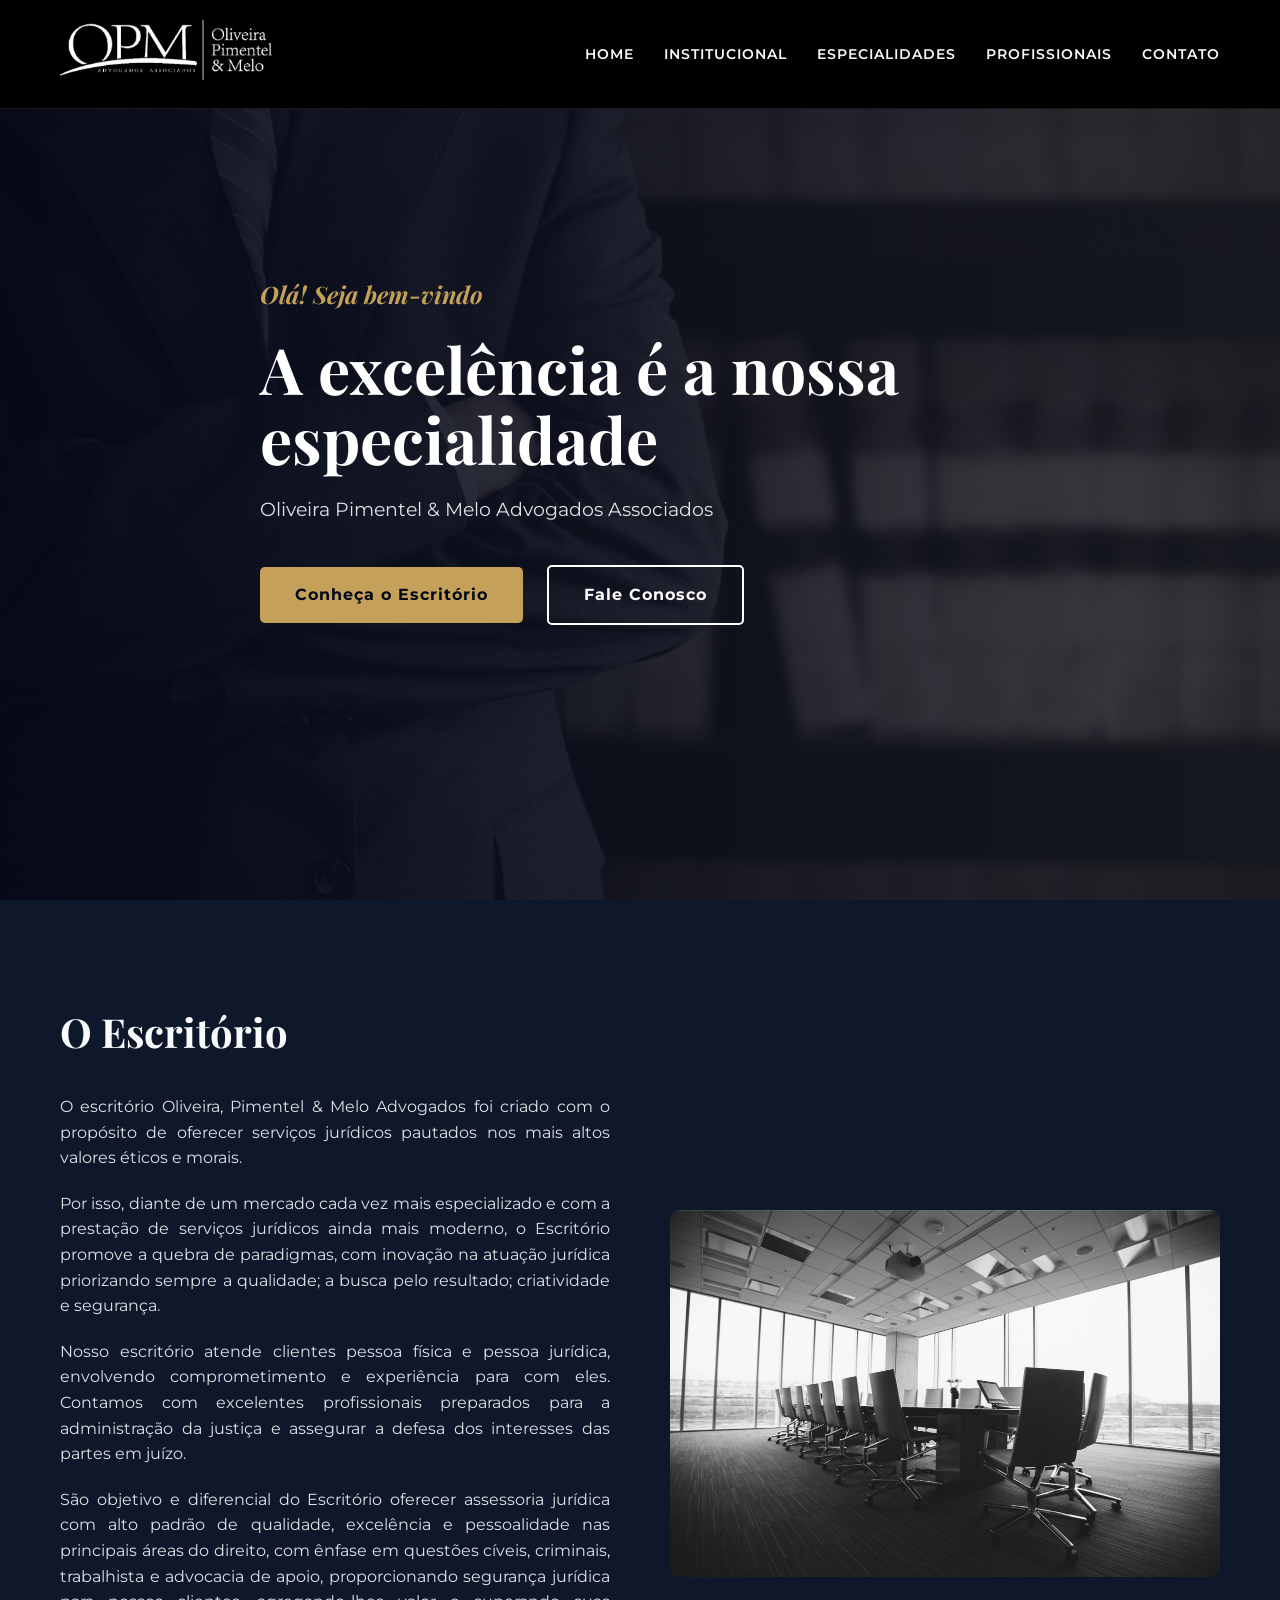
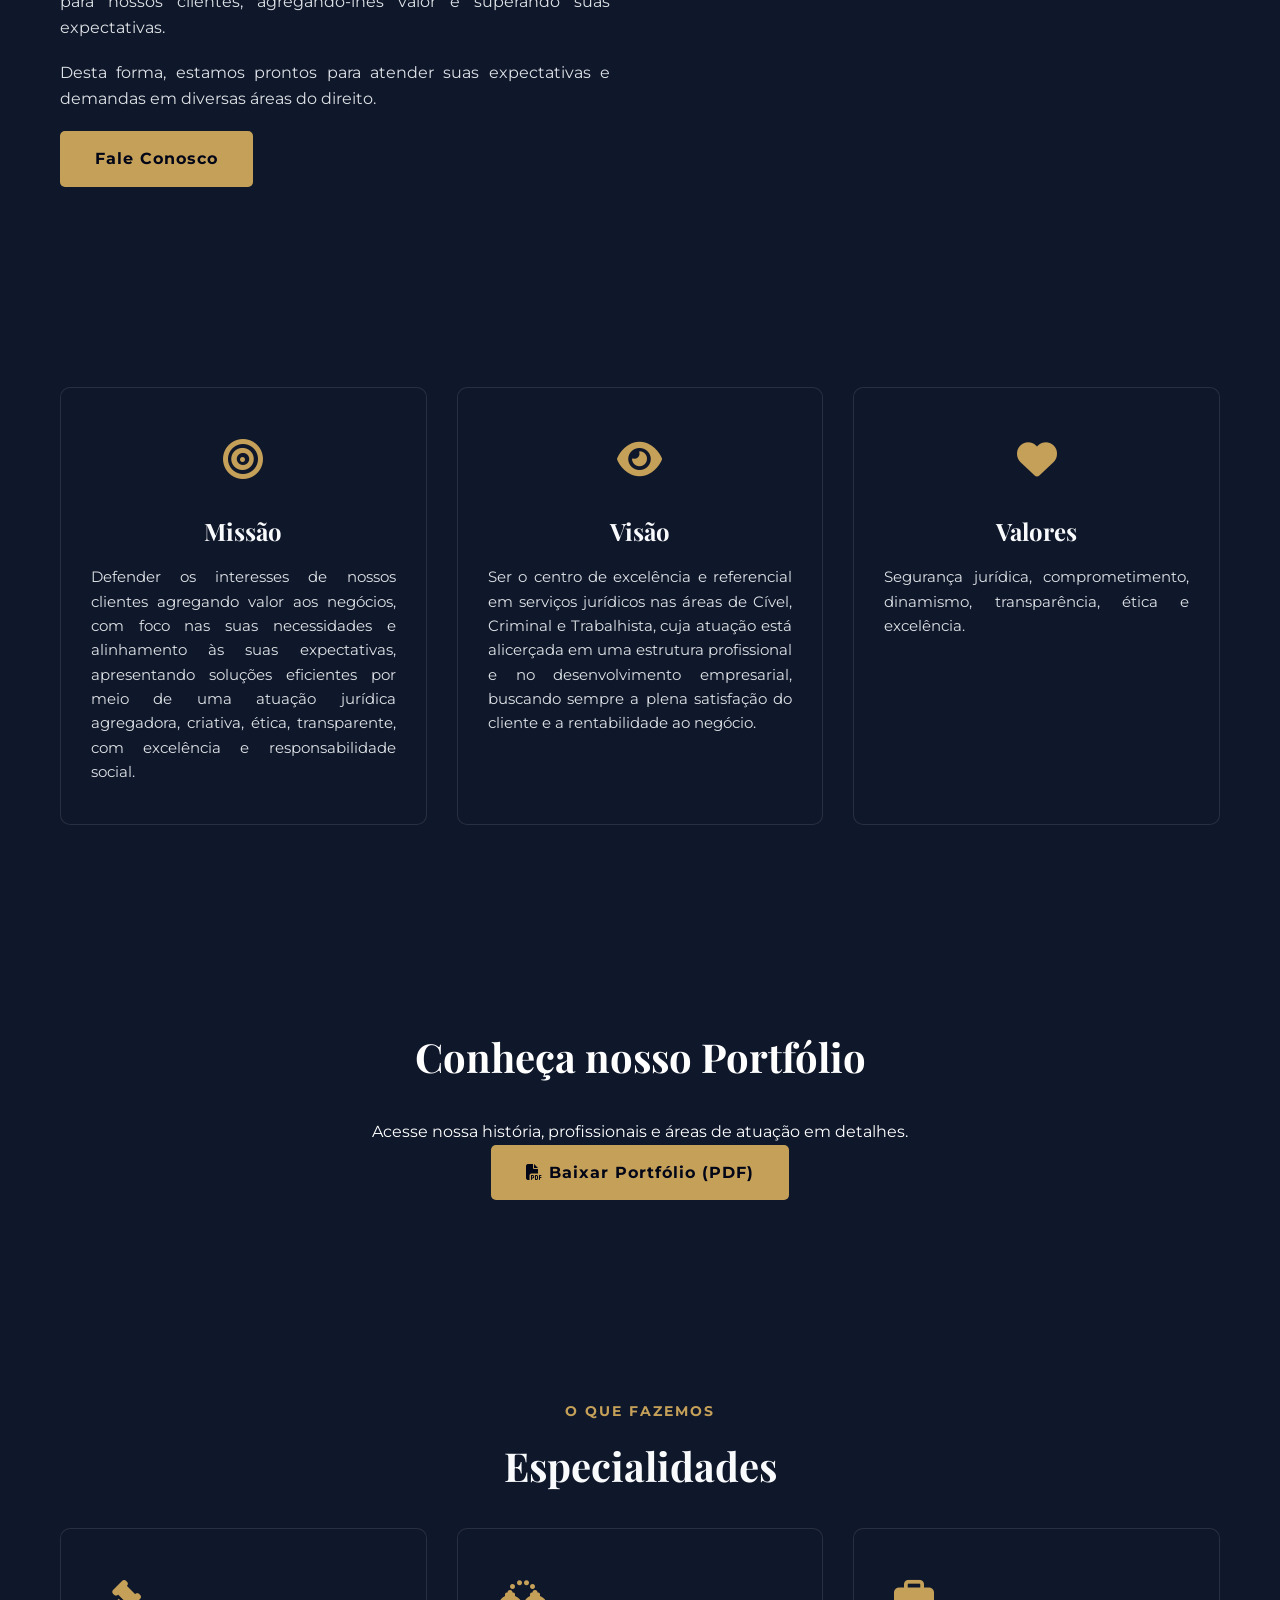
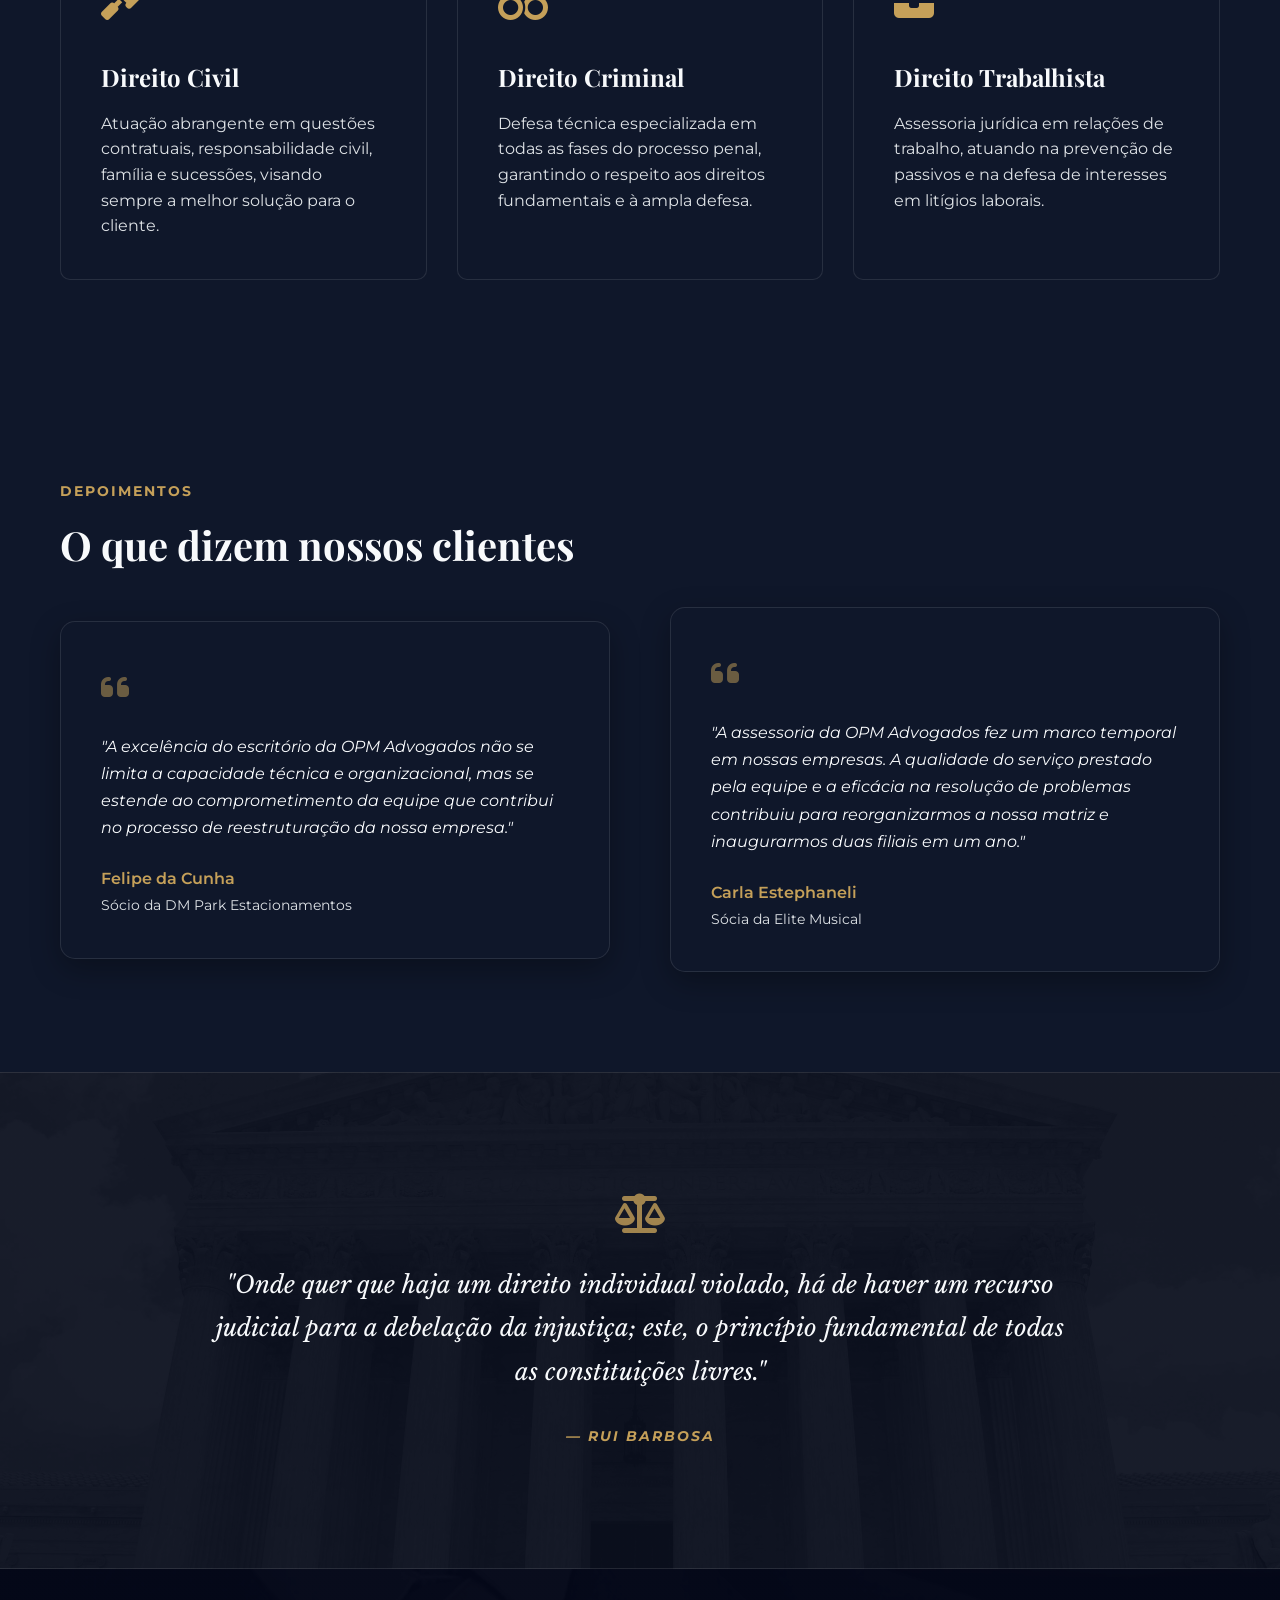
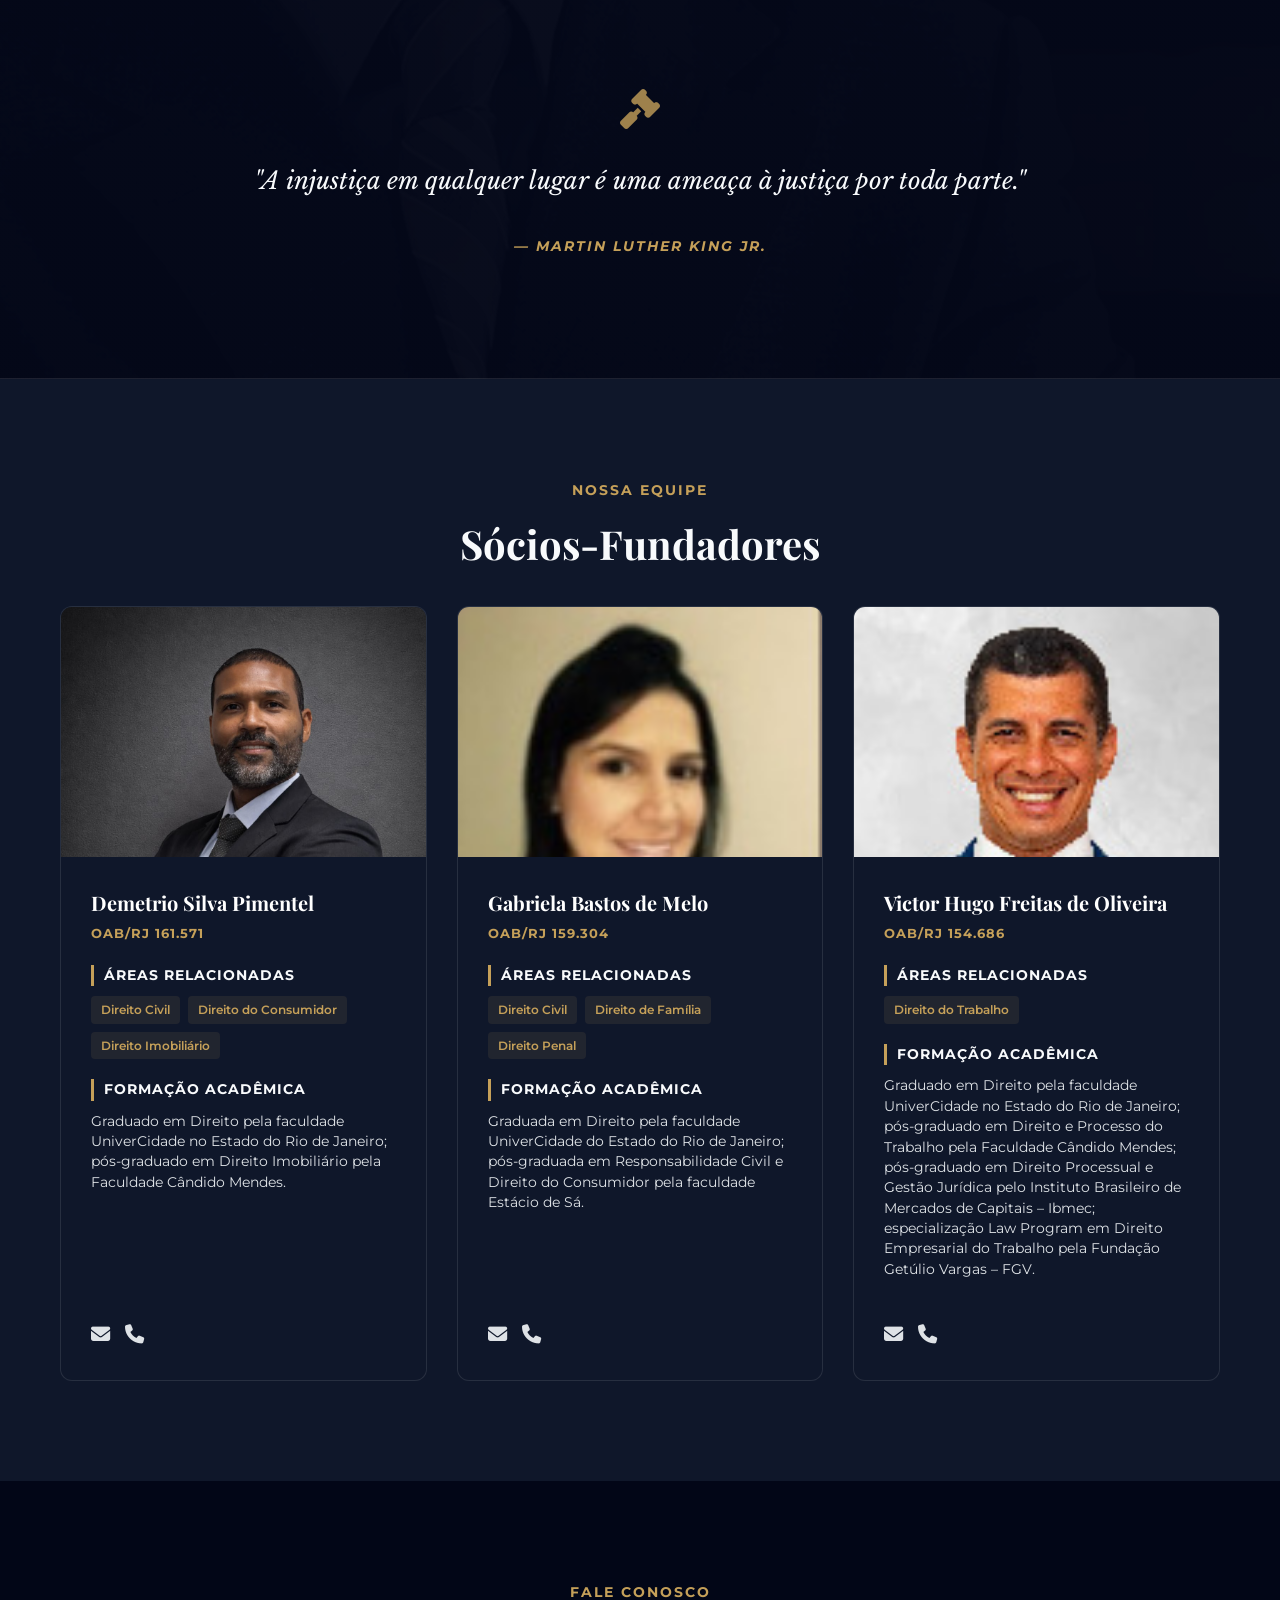
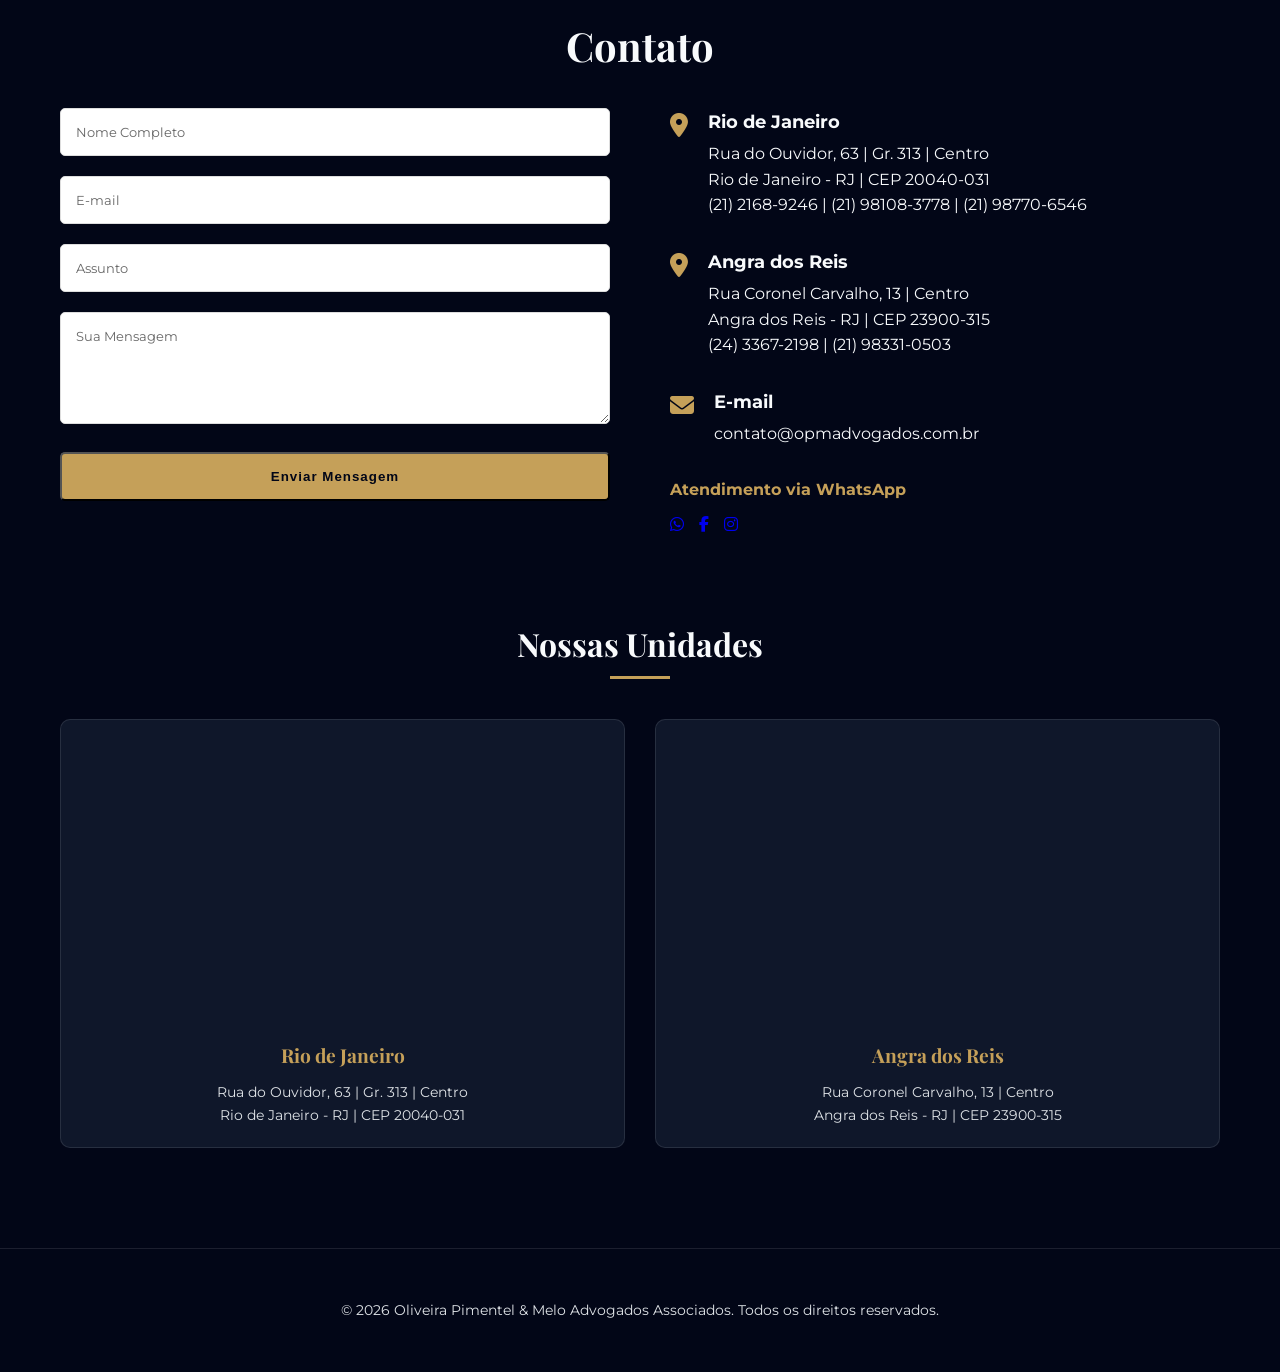
==== commit 030d68db: "fix(foto)" ====
--- a/index.html
+++ b/index.html
@@ -8,7 +8,7 @@
     <link rel="preconnect" href="https://fonts.googleapis.com">
     <link rel="preconnect" href="https://fonts.gstatic.com" crossorigin>
     <link href="https://fonts.googleapis.com/css2?family=Montserrat:wght@300;400;600;700&family=Playfair+Display:ital,wght@0,400;0,700;1,400&family=Libre+Baskerville:ital,wght@0,400;0,700;1,400&display=swap" rel="stylesheet">
-    <link rel="stylesheet" href="opm.css">
+    <link rel="stylesheet" href="opm.css?v=20260409">
     <!-- Font Awesome for icons -->
     <link rel="stylesheet" href="https://cdnjs.cloudflare.com/ajax/libs/font-awesome/6.4.0/css/all.min.css">
 </head>
@@ -16,7 +16,7 @@
     <header id="main-header">
         <nav class="container">
             <div class="logo">
-                <img src="assets/logo.png" alt="OPM Advogados Logo">
+                <img src="assets/logo.png?v=20260409" alt="OPM Advogados Logo">
             </div>
             <ul class="nav-links">
                 <li><a href="#home">HOME</a></li>
@@ -58,7 +58,7 @@
                 </div>
                 <div class="about-image animate-right">
                     <div class="image-wrapper">
-                        <img src="assets/about-meeting.jpg" alt="Nossa História">
+                        <img src="assets/about-meeting.jpg?v=20260409" alt="Nossa História">
                     </div>
                 </div>
             </div>
@@ -162,7 +162,7 @@
         </section>
 
         <!-- Martin Luther King Jr Quote -->
-        <section class="quote-section section-padding" style="background: linear-gradient(rgba(2, 6, 23, 0.95), rgba(2, 6, 23, 0.95)), url('assets/hero-bg.jpg'); border-top: none;">
+        <section class="quote-section section-padding" style="background: linear-gradient(rgba(2, 6, 23, 0.95), rgba(2, 6, 23, 0.95)), url('assets/hero-bg.jpg?v=20260409'); border-top: none;">
             <div class="container text-center">
                 <div class="quote-content animate-up">
                     <i class="fas fa-gavel quote-main-icon"></i>
@@ -185,7 +185,7 @@
                     <div class="team-card animate-up">
                         <div class="team-card-header">
                             <div class="team-img-wrapper">
-                                <img src="assets/team-demetrio.jpg" alt="Demetrio Silva Pimentel">
+                                <img src="assets/team-demetrio.jpg?v=20260409" alt="Demetrio Silva Pimentel">
                             </div>
                         </div>
                         <div class="team-card-body">
@@ -214,7 +214,7 @@
                     <div class="team-card animate-up" style="animation-delay: 0.2s;">
                         <div class="team-card-header">
                             <div class="team-img-wrapper">
-                                <img src="assets/team-gabriela.jpg" alt="Gabriela Bastos de Melo">
+                                <img src="assets/team-gabriela.jpg?v=20260409" alt="Gabriela Bastos de Melo">
                             </div>
                         </div>
                         <div class="team-card-body">
@@ -243,7 +243,7 @@
                     <div class="team-card animate-up" style="animation-delay: 0.4s;">
                         <div class="team-card-header">
                             <div class="team-img-wrapper">
-                                <img src="assets/team-victor.jpg" alt="Victor Hugo Freitas de Oliveira">
+                                <img src="assets/team-victor.jpg?v=20260409" alt="Victor Hugo Freitas de Oliveira">
                             </div>
                         </div>
                         <div class="team-card-body">
@@ -278,19 +278,20 @@
                 
                 <div class="grid-2 contact-main">
                     <div class="contact-form-container animate-left">
-                        <form class="contact-form">
+                        <form id="contact-form" class="contact-form">
                             <div class="form-group">
-                                <input type="text" placeholder="Nome Completo" required>
+                                <input name="nome" type="text" placeholder="Nome Completo" required>
                             </div>
                             <div class="form-group">
-                                <input type="email" placeholder="E-mail" required>
+                                <input name="email" type="email" placeholder="E-mail" required>
                             </div>
                             <div class="form-group">
-                                <input type="text" placeholder="Assunto">
+                                <input name="assunto" type="text" placeholder="Assunto">
                             </div>
                             <div class="form-group">
-                                <textarea placeholder="Sua Mensagem" rows="5" required></textarea>
-                            </div>
+                                <textarea name="mensagem" placeholder="Sua Mensagem" rows="5" required></textarea>
+                            </div>
+                            <div id="form-status" class="form-status"></div>
                             <button type="submit" class="btn btn-primary w-100">Enviar Mensagem</button>
                         </form>
                     </div>
@@ -366,6 +367,6 @@
         </div>
     </footer>
 
-    <script src="opm.js"></script>
+    <script src="opm.js?v=20260409"></script>
 </body>
 </html>
--- a/opm.css
+++ b/opm.css
@@ -148,7 +148,7 @@
 /* Hero */
 .hero {
     height: 100vh;
-    background: url('assets/hero-bg.jpg') center/cover no-repeat;
+    background: url('assets/hero-bg.jpg?v=20260409') center/cover no-repeat;
     display: flex;
     align-items: center;
     position: relative;
@@ -243,6 +243,9 @@
     margin-bottom: 20px;
     color: var(--text-muted);
     text-align: justify;
+    text-justify: inter-word;
+    hyphens: auto;
+    word-break: break-word;
 }
 
 .image-wrapper {
@@ -336,11 +339,14 @@
     font-size: 0.95rem;
     line-height: 1.6;
     text-align: justify;
+    text-justify: inter-word;
+    hyphens: auto;
+    word-break: break-word;
 }
 
 /* Portfolio CTA */
 .portfolio-cta {
-    background: linear-gradient(rgba(2, 6, 23, 0.9), rgba(2, 6, 23, 0.9)), url('assets/equipe.png');
+    background: linear-gradient(rgba(2, 6, 23, 0.9), rgba(2, 6, 23, 0.9)), url('assets/equipe.png?v=20260409');
     background-size: cover;
     background-position: center;
     background-attachment: fixed;
@@ -406,7 +412,7 @@
 /* Quote Section */
 .quote-section {
     padding: 120px 0;
-    background: linear-gradient(rgba(10, 15, 30, 0.9), rgba(10, 15, 30, 0.9)), url('assets/quote-bg.jpg');
+    background: linear-gradient(rgba(10, 15, 30, 0.9), rgba(10, 15, 30, 0.9)), url('assets/quote-bg.jpg?v=20260409');
     background-size: cover;
     background-position: center;
     color: var(--white);
@@ -589,6 +595,28 @@
     border-color: var(--primary-color);
     outline: none;
     box-shadow: 0 0 10px rgba(136, 125, 100, 0.2);
+}
+
+.form-status {
+    margin-bottom: 20px;
+    padding: 15px;
+    border-radius: 5px;
+    font-size: 0.9rem;
+    display: none;
+    text-align: center;
+    font-weight: 600;
+}
+
+.form-status.success {
+    background: rgba(197, 160, 89, 0.15);
+    color: var(--primary-color);
+    border: 1px solid var(--primary-color);
+}
+
+.form-status.error {
+    background: rgba(220, 53, 69, 0.1);
+    color: #ff6b6b;
+    border: 1px solid #ff6b6b;
 }
 
 .w-100 {
